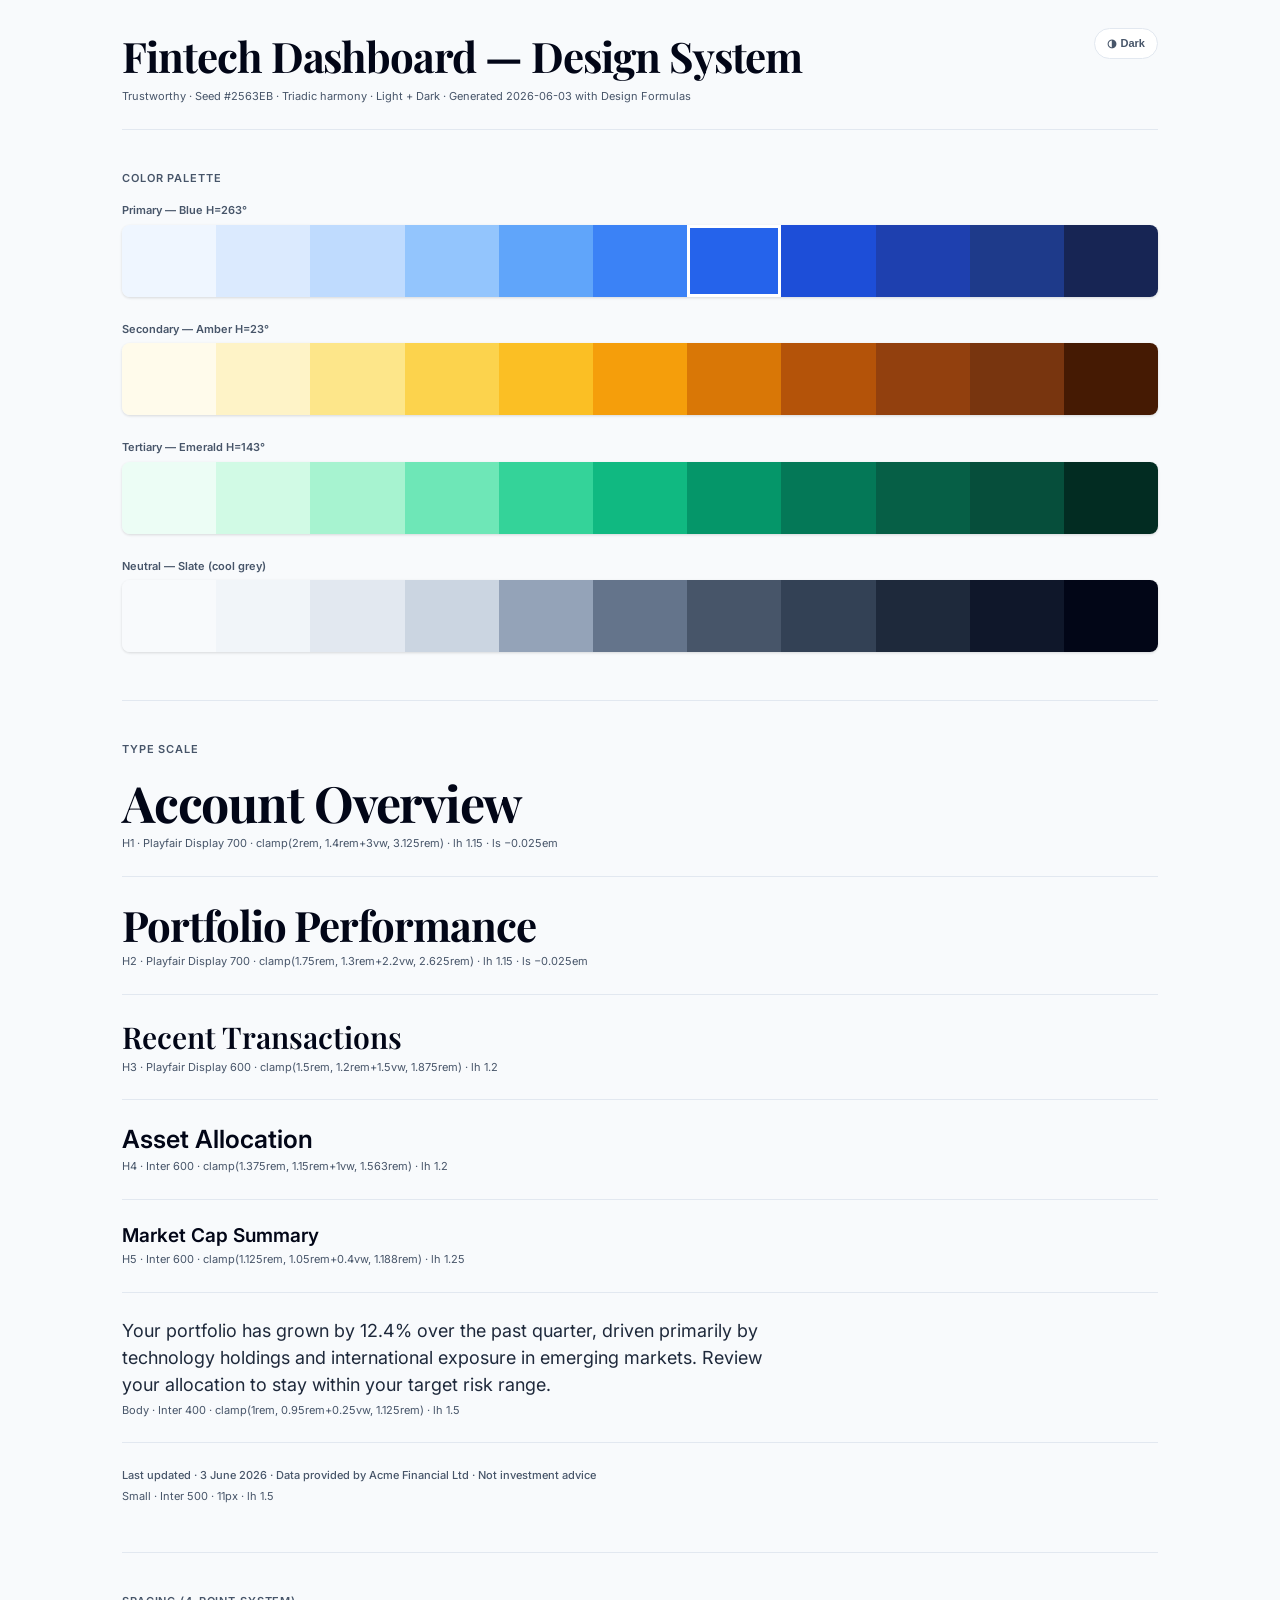
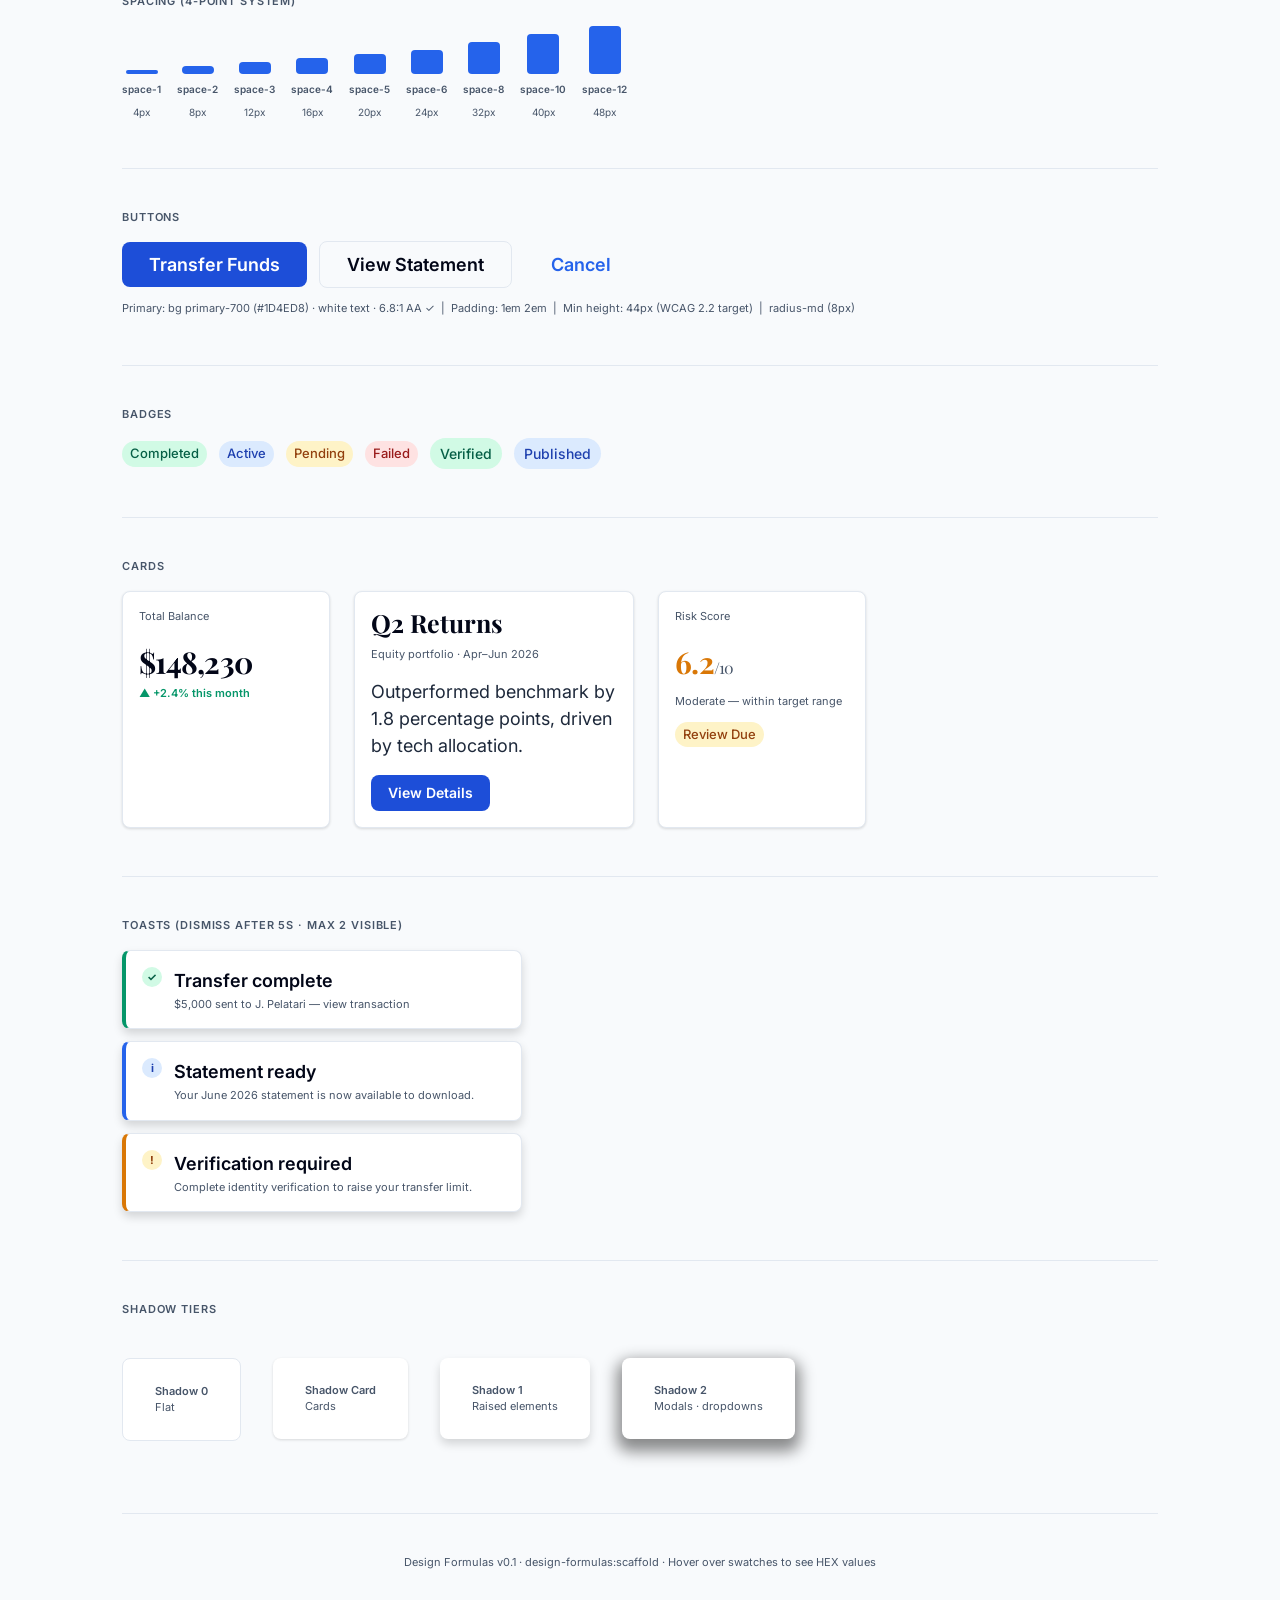
==== design-system/styleguide.html @ 50e6102e "Add demo fintech design system tokens & styleguide Demo output of the following command:  ```bash /d" ====
<!DOCTYPE html>
<html lang="en">
<head>
  <meta charset="UTF-8">
  <meta name="viewport" content="width=device-width, initial-scale=1.0">
  <title>Fintech Dashboard — Design System Styleguide</title>
  <link rel="preconnect" href="https://fonts.googleapis.com">
  <link rel="preconnect" href="https://fonts.gstatic.com" crossorigin>
  <link href="https://fonts.googleapis.com/css2?family=Inter:wght@400;500;600;700&family=Playfair+Display:wght@600;700&display=swap" rel="stylesheet">
  <style>
    /* ── Tokens ──────────────────────────────────────────────────────────── */
    :root {
      --color-primary-50: #EFF6FF; --color-primary-100: #DBEAFE; --color-primary-200: #BFDBFE;
      --color-primary-300: #93C5FD; --color-primary-400: #60A5FA; --color-primary-500: #3B82F6;
      --color-primary-600: #2563EB; --color-primary-700: #1D4ED8; --color-primary-800: #1E40AF;
      --color-primary-900: #1E3A8A; --color-primary-950: #172554;

      --color-secondary-50: #FFFBEB; --color-secondary-100: #FEF3C7; --color-secondary-200: #FDE68A;
      --color-secondary-300: #FCD34D; --color-secondary-400: #FBBF24; --color-secondary-500: #F59E0B;
      --color-secondary-600: #D97706; --color-secondary-700: #B45309; --color-secondary-800: #92400E;
      --color-secondary-900: #78350F; --color-secondary-950: #451A03;

      --color-tertiary-50: #ECFDF5; --color-tertiary-100: #D1FAE5; --color-tertiary-200: #A7F3D0;
      --color-tertiary-300: #6EE7B7; --color-tertiary-400: #34D399; --color-tertiary-500: #10B981;
      --color-tertiary-600: #059669; --color-tertiary-700: #047857; --color-tertiary-800: #065F46;
      --color-tertiary-900: #064E3B; --color-tertiary-950: #022C22;

      --color-neutral-50: #F8FAFC; --color-neutral-100: #F1F5F9; --color-neutral-200: #E2E8F0;
      --color-neutral-300: #CBD5E1; --color-neutral-400: #94A3B8; --color-neutral-500: #64748B;
      --color-neutral-600: #475569; --color-neutral-700: #334155; --color-neutral-800: #1E293B;
      --color-neutral-900: #0F172A; --color-neutral-950: #020617;

      --surface-0: var(--color-neutral-50);
      --surface-1: #FFFFFF;
      --surface-2: var(--color-neutral-50);
      --text-strong: var(--color-neutral-950);
      --text: var(--color-neutral-800);
      --text-muted: var(--color-neutral-600);
      --border: var(--color-neutral-200);
      --primary: var(--color-primary-600);
      --primary-hover: var(--color-primary-700);

      --font-header: 'Playfair Display', Georgia, serif;
      --font-body:   'Inter', system-ui, sans-serif;
      --font-h1: clamp(2rem, 1.4rem + 3vw, 3.125rem);
      --font-h2: clamp(1.75rem, 1.3rem + 2.2vw, 2.625rem);
      --font-h3: clamp(1.5rem, 1.2rem + 1.5vw, 1.875rem);
      --font-h4: clamp(1.375rem, 1.15rem + 1vw, 1.563rem);
      --font-h5: clamp(1.125rem, 1.05rem + 0.4vw, 1.188rem);
      --font-body-size: clamp(1rem, 0.95rem + 0.25vw, 1.125rem);
      --font-small: 0.6875rem;

      --space-1: 4px; --space-2: 8px; --space-3: 12px; --space-4: 16px;
      --space-5: 20px; --space-6: 24px; --space-8: 32px; --space-10: 40px; --space-12: 48px;

      --shadow-0: 0px 0px 0px 0px rgba(0,0,0,0);
      --shadow-1: 0px 5px 10px 0px rgba(0,0,0,0.15);
      --shadow-2: 0px 7.5px 15px 5px rgba(0,0,0,0.45);
      --shadow-card: 0 1px 3px 0 rgba(0,0,0,0.1), 0 1px 3px 0 rgba(0,0,0,0.04);
      --radius-sm: 4px; --radius-md: 8px; --radius-lg: 12px; --radius-full: 9999px;
    }

    @media (prefers-color-scheme: dark) {
      :root { --surface-0: var(--color-neutral-950); --surface-1: var(--color-neutral-900); --surface-2: var(--color-neutral-800); --text-strong: var(--color-neutral-50); --text: var(--color-neutral-200); --text-muted: var(--color-neutral-400); --border: var(--color-neutral-700); --primary: var(--color-primary-400); --primary-hover: var(--color-primary-300); }
    }
    [data-theme="dark"] {
      --surface-0: var(--color-neutral-950); --surface-1: var(--color-neutral-900);
      --surface-2: var(--color-neutral-800); --text-strong: var(--color-neutral-50);
      --text: var(--color-neutral-200); --text-muted: var(--color-neutral-400);
      --border: var(--color-neutral-700); --primary: var(--color-primary-400);
      --primary-hover: var(--color-primary-300);
    }

    /* ── Reset / Base ───────────────────────────────────────────────────── */
    *, *::before, *::after { box-sizing: border-box; margin: 0; padding: 0; }
    body {
      font-family: var(--font-body);
      font-size: var(--font-body-size);
      line-height: 1.5;
      color: var(--text);
      background: var(--surface-0);
      padding: var(--space-8);
      max-width: 1100px;
      margin: 0 auto;
    }
    a { color: var(--primary); text-decoration: none; }
    hr { border: none; border-top: 1px solid var(--border); margin: var(--space-10) 0; }

    /* ── Section ────────────────────────────────────────────────────────── */
    .section-label {
      font-family: var(--font-body);
      font-size: var(--font-small);
      font-weight: 600;
      letter-spacing: 0.08em;
      text-transform: uppercase;
      color: var(--text-muted);
      margin-bottom: var(--space-4);
    }
    .section { margin-bottom: var(--space-12); }

    /* ── Header ─────────────────────────────────────────────────────────── */
    .page-header {
      margin-bottom: var(--space-10);
      padding-bottom: var(--space-6);
      border-bottom: 1px solid var(--border);
    }
    .page-header h1 {
      font-family: var(--font-header);
      font-size: var(--font-h2);
      font-weight: 700;
      color: var(--text-strong);
      line-height: 1.15;
      letter-spacing: -0.025em;
    }
    .page-header p {
      color: var(--text-muted);
      margin-top: var(--space-2);
      font-size: var(--font-small);
    }

    /* ── Theme Toggle ────────────────────────────────────────────────────── */
    .theme-toggle {
      display: inline-flex; align-items: center; gap: var(--space-2);
      font-size: var(--font-small); font-weight: 600; color: var(--text-muted);
      cursor: pointer; padding: var(--space-2) var(--space-3);
      border: 1px solid var(--border); border-radius: var(--radius-full);
      background: var(--surface-1); float: right; margin-top: -4px;
      transition: background 0.15s;
    }
    .theme-toggle:hover { background: var(--surface-2); }

    /* ── Color Grid ──────────────────────────────────────────────────────── */
    .palette-grid { display: flex; flex-direction: column; gap: var(--space-6); }
    .palette-row { display: flex; gap: 0; border-radius: var(--radius-md); overflow: hidden; box-shadow: var(--shadow-card); }
    .swatch {
      flex: 1; height: 72px; display: flex; flex-direction: column;
      justify-content: flex-end; padding: var(--space-2) var(--space-2);
      position: relative;
    }
    .swatch-label {
      font-family: var(--font-body); font-size: 10px; font-weight: 600;
      line-height: 1.2; opacity: 0;
      transition: opacity 0.15s;
    }
    .swatch:hover .swatch-label { opacity: 1; }
    .swatch-weight {
      font-size: 9px; font-weight: 500; opacity: 0.6;
    }
    .swatch-hex { font-size: 9px; }
    .swatch--light .swatch-label { color: #1E293B; }
    .swatch--dark .swatch-label { color: #F8FAFC; }

    /* ── Type Scale ──────────────────────────────────────────────────────── */
    .type-specimen > * + * { margin-top: var(--space-6); padding-top: var(--space-6); border-top: 1px solid var(--border); }
    .type-meta { font-size: var(--font-small); color: var(--text-muted); margin-top: var(--space-1); font-family: var(--font-body); }

    /* ── Spacing Ruler ───────────────────────────────────────────────────── */
    .spacing-ruler { display: flex; flex-wrap: wrap; align-items: flex-end; gap: var(--space-4); }
    .spacing-step { display: flex; flex-direction: column; align-items: center; gap: var(--space-2); }
    .spacing-bar { background: var(--primary); border-radius: var(--radius-sm); width: 32px; }
    .spacing-name { font-size: 10px; font-weight: 600; color: var(--text-muted); }
    .spacing-px { font-size: 10px; color: var(--text-muted); }

    /* ── Buttons ─────────────────────────────────────────────────────────── */
    .btn {
      display: inline-flex; align-items: center; gap: var(--space-2);
      padding: 0.75em 1.5em; font-family: var(--font-body);
      font-size: var(--font-body-size); font-weight: 600; line-height: 1;
      border-radius: var(--radius-md); border: none; cursor: pointer;
      transition: background 0.15s, box-shadow 0.15s;
      min-height: 44px; /* WCAG 2.2 target size */
    }
    .btn-primary { background: #1D4ED8; color: #fff; }
    .btn-primary:hover { background: #1E40AF; box-shadow: var(--shadow-1); }
    .btn-secondary {
      background: transparent; color: var(--text-strong);
      border: 1.5px solid var(--border);
    }
    .btn-secondary:hover { background: var(--surface-2); }
    .btn-tertiary { background: transparent; color: var(--primary); }
    .btn-tertiary:hover { text-decoration: underline; }
    .btn-row { display: flex; flex-wrap: wrap; gap: var(--space-3); align-items: center; }

    /* ── Badges ──────────────────────────────────────────────────────────── */
    .badge {
      display: inline-flex; align-items: center; gap: 4px;
      font-family: var(--font-body); font-weight: 500;
      border-radius: var(--radius-full); text-transform: capitalize;
    }
    .badge-sm { padding: 3px 8px; font-size: 13px; }
    .badge-md { padding: 5px 10px; font-size: 14px; }
    .badge-success { background: #D1FAE5; color: #065F46; }
    .badge-info    { background: #DBEAFE; color: #1E40AF; }
    .badge-warning { background: #FEF3C7; color: #92400E; }
    .badge-error   { background: #FEE2E2; color: #991B1B; }
    .badge-row { display: flex; flex-wrap: wrap; gap: var(--space-3); align-items: center; }

    [data-theme="dark"] .badge-success { background: #065F46; color: #6EE7B7; }
    [data-theme="dark"] .badge-info    { background: #1E40AF; color: #93C5FD; }
    [data-theme="dark"] .badge-warning { background: #92400E; color: #FCD34D; }
    [data-theme="dark"] .badge-error   { background: #991B1B; color: #FCA5A5; }

    /* ── Card ────────────────────────────────────────────────────────────── */
    .card-demo { display: flex; flex-wrap: wrap; gap: var(--space-6); }
    .card {
      background: var(--surface-1);
      border-radius: var(--radius-md);
      box-shadow: var(--shadow-card);
      border: 1px solid var(--border);
      padding: var(--space-4);
      min-width: 208px; max-width: 280px;
    }
    .card-header { font-family: var(--font-header); font-size: var(--font-h4); font-weight: 700; color: var(--text-strong); line-height: 1.2; margin-bottom: var(--space-2); }
    .card-subhead { font-size: var(--font-small); color: var(--text-muted); margin-bottom: var(--space-4); }
    .card-body { color: var(--text); margin-bottom: var(--space-4); font-size: var(--font-body-size); }
    .card-metric { font-size: var(--font-h3); font-family: var(--font-header); font-weight: 700; color: var(--text-strong); letter-spacing: -0.025em; }
    .card-metric-label { font-size: var(--font-small); color: var(--text-muted); }
    .card-metric-change { font-size: var(--font-small); font-weight: 600; color: #059669; }
    .card-metric-change.down { color: #DC2626; }

    /* ── Toast ───────────────────────────────────────────────────────────── */
    .toast {
      display: flex; align-items: flex-start; gap: var(--space-3);
      background: var(--surface-1); border: 1px solid var(--border);
      border-left: 4px solid; border-radius: var(--radius-md);
      padding: var(--space-4); box-shadow: var(--shadow-1);
      max-width: 400px; margin-bottom: var(--space-3);
    }
    .toast-success { border-left-color: #059669; }
    .toast-info    { border-left-color: #2563EB; }
    .toast-warning { border-left-color: #D97706; }
    .toast-icon { width: 20px; height: 20px; flex-shrink: 0; border-radius: 50%; display: flex; align-items: center; justify-content: center; font-size: 11px; font-weight: 700; }
    .toast-success .toast-icon { background: #D1FAE5; color: #065F46; }
    .toast-info    .toast-icon { background: #DBEAFE; color: #1E40AF; }
    .toast-warning .toast-icon { background: #FEF3C7; color: #92400E; }
    .toast-title { font-weight: 600; font-size: var(--font-body-size); color: var(--text-strong); margin-bottom: 2px; }
    .toast-msg { font-size: var(--font-small); color: var(--text-muted); }

    /* ── Dashboard Widget Preview ─────────────────────────────────────────── */
    .widget-grid { display: grid; grid-template-columns: repeat(auto-fill, minmax(220px, 1fr)); gap: var(--space-6); }
  </style>
</head>
<body>

<div class="page-header">
  <button class="theme-toggle" onclick="document.documentElement.toggleAttribute('data-theme', true); this.dataset.theme = document.documentElement.hasAttribute('data-theme') ? 'dark' : 'light'; this.textContent = document.documentElement.hasAttribute('data-theme') ? '☀ Light' : '◑ Dark'">◑ Dark</button>
  <h1>Fintech Dashboard — Design System</h1>
  <p>Trustworthy · Seed #2563EB · Triadic harmony · Light + Dark · Generated 2026-06-03 with Design Formulas</p>
</div>

<!-- ── Palette ───────────────────────────────────────────────────────────── -->
<div class="section">
  <div class="section-label">Color Palette</div>
  <div class="palette-grid">

    <!-- Primary -->
    <div>
      <div style="font-size:11px;font-weight:600;color:var(--text-muted);margin-bottom:6px;">Primary — Blue H=263°</div>
      <div class="palette-row">
        <div class="swatch swatch--light" style="background:#EFF6FF"><div class="swatch-label"><div class="swatch-weight">50</div><div class="swatch-hex">#EFF6FF</div></div></div>
        <div class="swatch swatch--light" style="background:#DBEAFE"><div class="swatch-label"><div class="swatch-weight">100</div><div class="swatch-hex">#DBEAFE</div></div></div>
        <div class="swatch swatch--light" style="background:#BFDBFE"><div class="swatch-label"><div class="swatch-weight">200</div><div class="swatch-hex">#BFDBFE</div></div></div>
        <div class="swatch swatch--light" style="background:#93C5FD"><div class="swatch-label"><div class="swatch-weight">300</div><div class="swatch-hex">#93C5FD</div></div></div>
        <div class="swatch swatch--light" style="background:#60A5FA"><div class="swatch-label"><div class="swatch-weight">400</div><div class="swatch-hex">#60A5FA</div></div></div>
        <div class="swatch swatch--dark" style="background:#3B82F6"><div class="swatch-label"><div class="swatch-weight">500</div><div class="swatch-hex">#3B82F6</div></div></div>
        <div class="swatch swatch--dark" style="background:#2563EB;outline:3px solid #fff;outline-offset:-3px;z-index:1"><div class="swatch-label"><div class="swatch-weight">600 ★</div><div class="swatch-hex">#2563EB</div></div></div>
        <div class="swatch swatch--dark" style="background:#1D4ED8"><div class="swatch-label"><div class="swatch-weight">700</div><div class="swatch-hex">#1D4ED8</div></div></div>
        <div class="swatch swatch--dark" style="background:#1E40AF"><div class="swatch-label"><div class="swatch-weight">800</div><div class="swatch-hex">#1E40AF</div></div></div>
        <div class="swatch swatch--dark" style="background:#1E3A8A"><div class="swatch-label"><div class="swatch-weight">900</div><div class="swatch-hex">#1E3A8A</div></div></div>
        <div class="swatch swatch--dark" style="background:#172554"><div class="swatch-label"><div class="swatch-weight">950</div><div class="swatch-hex">#172554</div></div></div>
      </div>
    </div>

    <!-- Secondary -->
    <div>
      <div style="font-size:11px;font-weight:600;color:var(--text-muted);margin-bottom:6px;">Secondary — Amber H=23°</div>
      <div class="palette-row">
        <div class="swatch swatch--light" style="background:#FFFBEB"><div class="swatch-label"><div class="swatch-weight">50</div><div class="swatch-hex">#FFFBEB</div></div></div>
        <div class="swatch swatch--light" style="background:#FEF3C7"><div class="swatch-label"><div class="swatch-weight">100</div></div></div>
        <div class="swatch swatch--light" style="background:#FDE68A"><div class="swatch-label"><div class="swatch-weight">200</div></div></div>
        <div class="swatch swatch--light" style="background:#FCD34D"><div class="swatch-label"><div class="swatch-weight">300</div></div></div>
        <div class="swatch swatch--light" style="background:#FBBF24"><div class="swatch-label"><div class="swatch-weight">400</div></div></div>
        <div class="swatch swatch--light" style="background:#F59E0B"><div class="swatch-label"><div class="swatch-weight">500</div></div></div>
        <div class="swatch swatch--dark" style="background:#D97706"><div class="swatch-label"><div class="swatch-weight">600</div><div class="swatch-hex">#D97706</div></div></div>
        <div class="swatch swatch--dark" style="background:#B45309"><div class="swatch-label"><div class="swatch-weight">700</div></div></div>
        <div class="swatch swatch--dark" style="background:#92400E"><div class="swatch-label"><div class="swatch-weight">800</div></div></div>
        <div class="swatch swatch--dark" style="background:#78350F"><div class="swatch-label"><div class="swatch-weight">900</div></div></div>
        <div class="swatch swatch--dark" style="background:#451A03"><div class="swatch-label"><div class="swatch-weight">950</div></div></div>
      </div>
    </div>

    <!-- Tertiary -->
    <div>
      <div style="font-size:11px;font-weight:600;color:var(--text-muted);margin-bottom:6px;">Tertiary — Emerald H=143°</div>
      <div class="palette-row">
        <div class="swatch swatch--light" style="background:#ECFDF5"><div class="swatch-label"><div class="swatch-weight">50</div><div class="swatch-hex">#ECFDF5</div></div></div>
        <div class="swatch swatch--light" style="background:#D1FAE5"><div class="swatch-label"><div class="swatch-weight">100</div></div></div>
        <div class="swatch swatch--light" style="background:#A7F3D0"><div class="swatch-label"><div class="swatch-weight">200</div></div></div>
        <div class="swatch swatch--light" style="background:#6EE7B7"><div class="swatch-label"><div class="swatch-weight">300</div></div></div>
        <div class="swatch swatch--light" style="background:#34D399"><div class="swatch-label"><div class="swatch-weight">400</div></div></div>
        <div class="swatch swatch--dark" style="background:#10B981"><div class="swatch-label"><div class="swatch-weight">500</div></div></div>
        <div class="swatch swatch--dark" style="background:#059669"><div class="swatch-label"><div class="swatch-weight">600</div><div class="swatch-hex">#059669</div></div></div>
        <div class="swatch swatch--dark" style="background:#047857"><div class="swatch-label"><div class="swatch-weight">700</div></div></div>
        <div class="swatch swatch--dark" style="background:#065F46"><div class="swatch-label"><div class="swatch-weight">800</div></div></div>
        <div class="swatch swatch--dark" style="background:#064E3B"><div class="swatch-label"><div class="swatch-weight">900</div></div></div>
        <div class="swatch swatch--dark" style="background:#022C22"><div class="swatch-label"><div class="swatch-weight">950</div></div></div>
      </div>
    </div>

    <!-- Neutral -->
    <div>
      <div style="font-size:11px;font-weight:600;color:var(--text-muted);margin-bottom:6px;">Neutral — Slate (cool grey)</div>
      <div class="palette-row">
        <div class="swatch swatch--light" style="background:#F8FAFC"><div class="swatch-label"><div class="swatch-weight">50</div><div class="swatch-hex">#F8FAFC</div></div></div>
        <div class="swatch swatch--light" style="background:#F1F5F9"><div class="swatch-label"><div class="swatch-weight">100</div></div></div>
        <div class="swatch swatch--light" style="background:#E2E8F0"><div class="swatch-label"><div class="swatch-weight">200</div></div></div>
        <div class="swatch swatch--light" style="background:#CBD5E1"><div class="swatch-label"><div class="swatch-weight">300</div></div></div>
        <div class="swatch swatch--light" style="background:#94A3B8"><div class="swatch-label"><div class="swatch-weight">400</div></div></div>
        <div class="swatch swatch--dark" style="background:#64748B"><div class="swatch-label"><div class="swatch-weight">500</div></div></div>
        <div class="swatch swatch--dark" style="background:#475569"><div class="swatch-label"><div class="swatch-weight">600</div></div></div>
        <div class="swatch swatch--dark" style="background:#334155"><div class="swatch-label"><div class="swatch-weight">700</div></div></div>
        <div class="swatch swatch--dark" style="background:#1E293B"><div class="swatch-label"><div class="swatch-weight">800</div></div></div>
        <div class="swatch swatch--dark" style="background:#0F172A"><div class="swatch-label"><div class="swatch-weight">900</div></div></div>
        <div class="swatch swatch--dark" style="background:#020617"><div class="swatch-label"><div class="swatch-weight">950</div><div class="swatch-hex">#020617</div></div></div>
      </div>
    </div>

  </div>
</div>

<hr>

<!-- ── Type Scale ────────────────────────────────────────────────────────── -->
<div class="section">
  <div class="section-label">Type Scale</div>
  <div class="type-specimen">
    <div>
      <h1 style="font-family:var(--font-header);font-size:var(--font-h1);font-weight:700;color:var(--text-strong);line-height:1.15;letter-spacing:-0.025em;">Account Overview</h1>
      <div class="type-meta">H1 · Playfair Display 700 · clamp(2rem, 1.4rem+3vw, 3.125rem) · lh 1.15 · ls −0.025em</div>
    </div>
    <div>
      <h2 style="font-family:var(--font-header);font-size:var(--font-h2);font-weight:700;color:var(--text-strong);line-height:1.15;letter-spacing:-0.025em;">Portfolio Performance</h2>
      <div class="type-meta">H2 · Playfair Display 700 · clamp(1.75rem, 1.3rem+2.2vw, 2.625rem) · lh 1.15 · ls −0.025em</div>
    </div>
    <div>
      <h3 style="font-family:var(--font-header);font-size:var(--font-h3);font-weight:600;color:var(--text-strong);line-height:1.2;">Recent Transactions</h3>
      <div class="type-meta">H3 · Playfair Display 600 · clamp(1.5rem, 1.2rem+1.5vw, 1.875rem) · lh 1.2</div>
    </div>
    <div>
      <h4 style="font-family:var(--font-body);font-size:var(--font-h4);font-weight:600;color:var(--text-strong);line-height:1.2;">Asset Allocation</h4>
      <div class="type-meta">H4 · Inter 600 · clamp(1.375rem, 1.15rem+1vw, 1.563rem) · lh 1.2</div>
    </div>
    <div>
      <h5 style="font-family:var(--font-body);font-size:var(--font-h5);font-weight:600;color:var(--text-strong);line-height:1.25;">Market Cap Summary</h5>
      <div class="type-meta">H5 · Inter 600 · clamp(1.125rem, 1.05rem+0.4vw, 1.188rem) · lh 1.25</div>
    </div>
    <div>
      <p style="color:var(--text);max-width:60ch;">Your portfolio has grown by 12.4% over the past quarter, driven primarily by technology holdings and international exposure in emerging markets. Review your allocation to stay within your target risk range.</p>
      <div class="type-meta">Body · Inter 400 · clamp(1rem, 0.95rem+0.25vw, 1.125rem) · lh 1.5</div>
    </div>
    <div>
      <p style="font-size:var(--font-small);color:var(--text-muted);font-weight:500;">Last updated · 3 June 2026 · Data provided by Acme Financial Ltd · Not investment advice</p>
      <div class="type-meta">Small · Inter 500 · 11px · lh 1.5</div>
    </div>
  </div>
</div>

<hr>

<!-- ── Spacing Ruler ──────────────────────────────────────────────────────── -->
<div class="section">
  <div class="section-label">Spacing (4-point system)</div>
  <div class="spacing-ruler">
    <div class="spacing-step"><div class="spacing-bar" style="height:4px"></div><div class="spacing-name">space-1</div><div class="spacing-px">4px</div></div>
    <div class="spacing-step"><div class="spacing-bar" style="height:8px"></div><div class="spacing-name">space-2</div><div class="spacing-px">8px</div></div>
    <div class="spacing-step"><div class="spacing-bar" style="height:12px"></div><div class="spacing-name">space-3</div><div class="spacing-px">12px</div></div>
    <div class="spacing-step"><div class="spacing-bar" style="height:16px"></div><div class="spacing-name">space-4</div><div class="spacing-px">16px</div></div>
    <div class="spacing-step"><div class="spacing-bar" style="height:20px"></div><div class="spacing-name">space-5</div><div class="spacing-px">20px</div></div>
    <div class="spacing-step"><div class="spacing-bar" style="height:24px"></div><div class="spacing-name">space-6</div><div class="spacing-px">24px</div></div>
    <div class="spacing-step"><div class="spacing-bar" style="height:32px"></div><div class="spacing-name">space-8</div><div class="spacing-px">32px</div></div>
    <div class="spacing-step"><div class="spacing-bar" style="height:40px"></div><div class="spacing-name">space-10</div><div class="spacing-px">40px</div></div>
    <div class="spacing-step"><div class="spacing-bar" style="height:48px"></div><div class="spacing-name">space-12</div><div class="spacing-px">48px</div></div>
  </div>
</div>

<hr>

<!-- ── Buttons ───────────────────────────────────────────────────────────── -->
<div class="section">
  <div class="section-label">Buttons</div>
  <div class="btn-row">
    <button class="btn btn-primary">Transfer Funds</button>
    <button class="btn btn-secondary">View Statement</button>
    <button class="btn btn-tertiary">Cancel</button>
  </div>
  <p style="margin-top:var(--space-3);font-size:var(--font-small);color:var(--text-muted);">
    Primary: bg primary-700 (#1D4ED8) · white text · 6.8:1 AA ✓ &nbsp;|&nbsp;
    Padding: 1em 2em &nbsp;|&nbsp; Min height: 44px (WCAG 2.2 target) &nbsp;|&nbsp; radius-md (8px)
  </p>
</div>

<hr>

<!-- ── Badges ────────────────────────────────────────────────────────────── -->
<div class="section">
  <div class="section-label">Badges</div>
  <div class="badge-row">
    <span class="badge badge-sm badge-success">Completed</span>
    <span class="badge badge-sm badge-info">Active</span>
    <span class="badge badge-sm badge-warning">Pending</span>
    <span class="badge badge-sm badge-error">Failed</span>
    <span class="badge badge-md badge-success">Verified</span>
    <span class="badge badge-md badge-info">Published</span>
  </div>
</div>

<hr>

<!-- ── Cards ─────────────────────────────────────────────────────────────── -->
<div class="section">
  <div class="section-label">Cards</div>
  <div class="card-demo">
    <div class="card">
      <div class="card-subhead">Total Balance</div>
      <div class="card-metric">$148,230</div>
      <div class="card-metric-change">▲ +2.4% this month</div>
    </div>
    <div class="card">
      <div class="card-header">Q2 Returns</div>
      <div class="card-subhead">Equity portfolio · Apr–Jun 2026</div>
      <div class="card-body">Outperformed benchmark by 1.8 percentage points, driven by tech allocation.</div>
      <button class="btn btn-primary" style="font-size:14px;padding:0.6em 1.2em;min-height:36px;">View Details</button>
    </div>
    <div class="card">
      <div class="card-subhead">Risk Score</div>
      <div class="card-metric" style="color:#D97706;">6.2<span style="font-size:1rem;font-weight:400;color:var(--text-muted)">/10</span></div>
      <div style="font-size:var(--font-small);color:var(--text-muted);margin-top:var(--space-2);">Moderate — within target range</div>
      <span class="badge badge-sm badge-warning" style="margin-top:var(--space-3);">Review due</span>
    </div>
  </div>
</div>

<hr>

<!-- ── Toasts ────────────────────────────────────────────────────────────── -->
<div class="section">
  <div class="section-label">Toasts (dismiss after 5s · max 2 visible)</div>
  <div class="toast toast-success">
    <div class="toast-icon">✓</div>
    <div><div class="toast-title">Transfer complete</div><div class="toast-msg">$5,000 sent to J. Pelatari — view transaction</div></div>
  </div>
  <div class="toast toast-info">
    <div class="toast-icon">i</div>
    <div><div class="toast-title">Statement ready</div><div class="toast-msg">Your June 2026 statement is now available to download.</div></div>
  </div>
  <div class="toast toast-warning">
    <div class="toast-icon">!</div>
    <div><div class="toast-title">Verification required</div><div class="toast-msg">Complete identity verification to raise your transfer limit.</div></div>
  </div>
</div>

<hr>

<!-- ── Shadows ───────────────────────────────────────────────────────────── -->
<div class="section">
  <div class="section-label">Shadow Tiers</div>
  <div style="display:flex;gap:var(--space-8);flex-wrap:wrap;align-items:flex-start;padding:var(--space-6) 0;">
    <div style="background:var(--surface-1);border-radius:var(--radius-md);padding:var(--space-6) var(--space-8);box-shadow:var(--shadow-0);border:1px solid var(--border);">
      <div style="font-size:var(--font-small);font-weight:600;color:var(--text-muted);">Shadow 0</div>
      <div style="font-size:var(--font-small);color:var(--text-muted);">Flat</div>
    </div>
    <div style="background:var(--surface-1);border-radius:var(--radius-md);padding:var(--space-6) var(--space-8);box-shadow:var(--shadow-card);">
      <div style="font-size:var(--font-small);font-weight:600;color:var(--text-muted);">Shadow Card</div>
      <div style="font-size:var(--font-small);color:var(--text-muted);">Cards</div>
    </div>
    <div style="background:var(--surface-1);border-radius:var(--radius-md);padding:var(--space-6) var(--space-8);box-shadow:var(--shadow-1);">
      <div style="font-size:var(--font-small);font-weight:600;color:var(--text-muted);">Shadow 1</div>
      <div style="font-size:var(--font-small);color:var(--text-muted);">Raised elements</div>
    </div>
    <div style="background:var(--surface-1);border-radius:var(--radius-md);padding:var(--space-6) var(--space-8);box-shadow:var(--shadow-2);">
      <div style="font-size:var(--font-small);font-weight:600;color:var(--text-muted);">Shadow 2</div>
      <div style="font-size:var(--font-small);color:var(--text-muted);">Modals · dropdowns</div>
    </div>
  </div>
</div>

<hr>

<p style="font-size:var(--font-small);color:var(--text-muted);text-align:center;padding-bottom:var(--space-8);">
  Design Formulas v0.1 · design-formulas:scaffold · Hover over swatches to see HEX values
</p>

<script>
  // Restore theme toggle label on load (in case OS dark is active)
  (function() {
    var btn = document.querySelector('.theme-toggle');
    if (document.documentElement.hasAttribute('data-theme')) {
      btn.textContent = '☀ Light';
    }
  })();
</script>
</body>
</html>
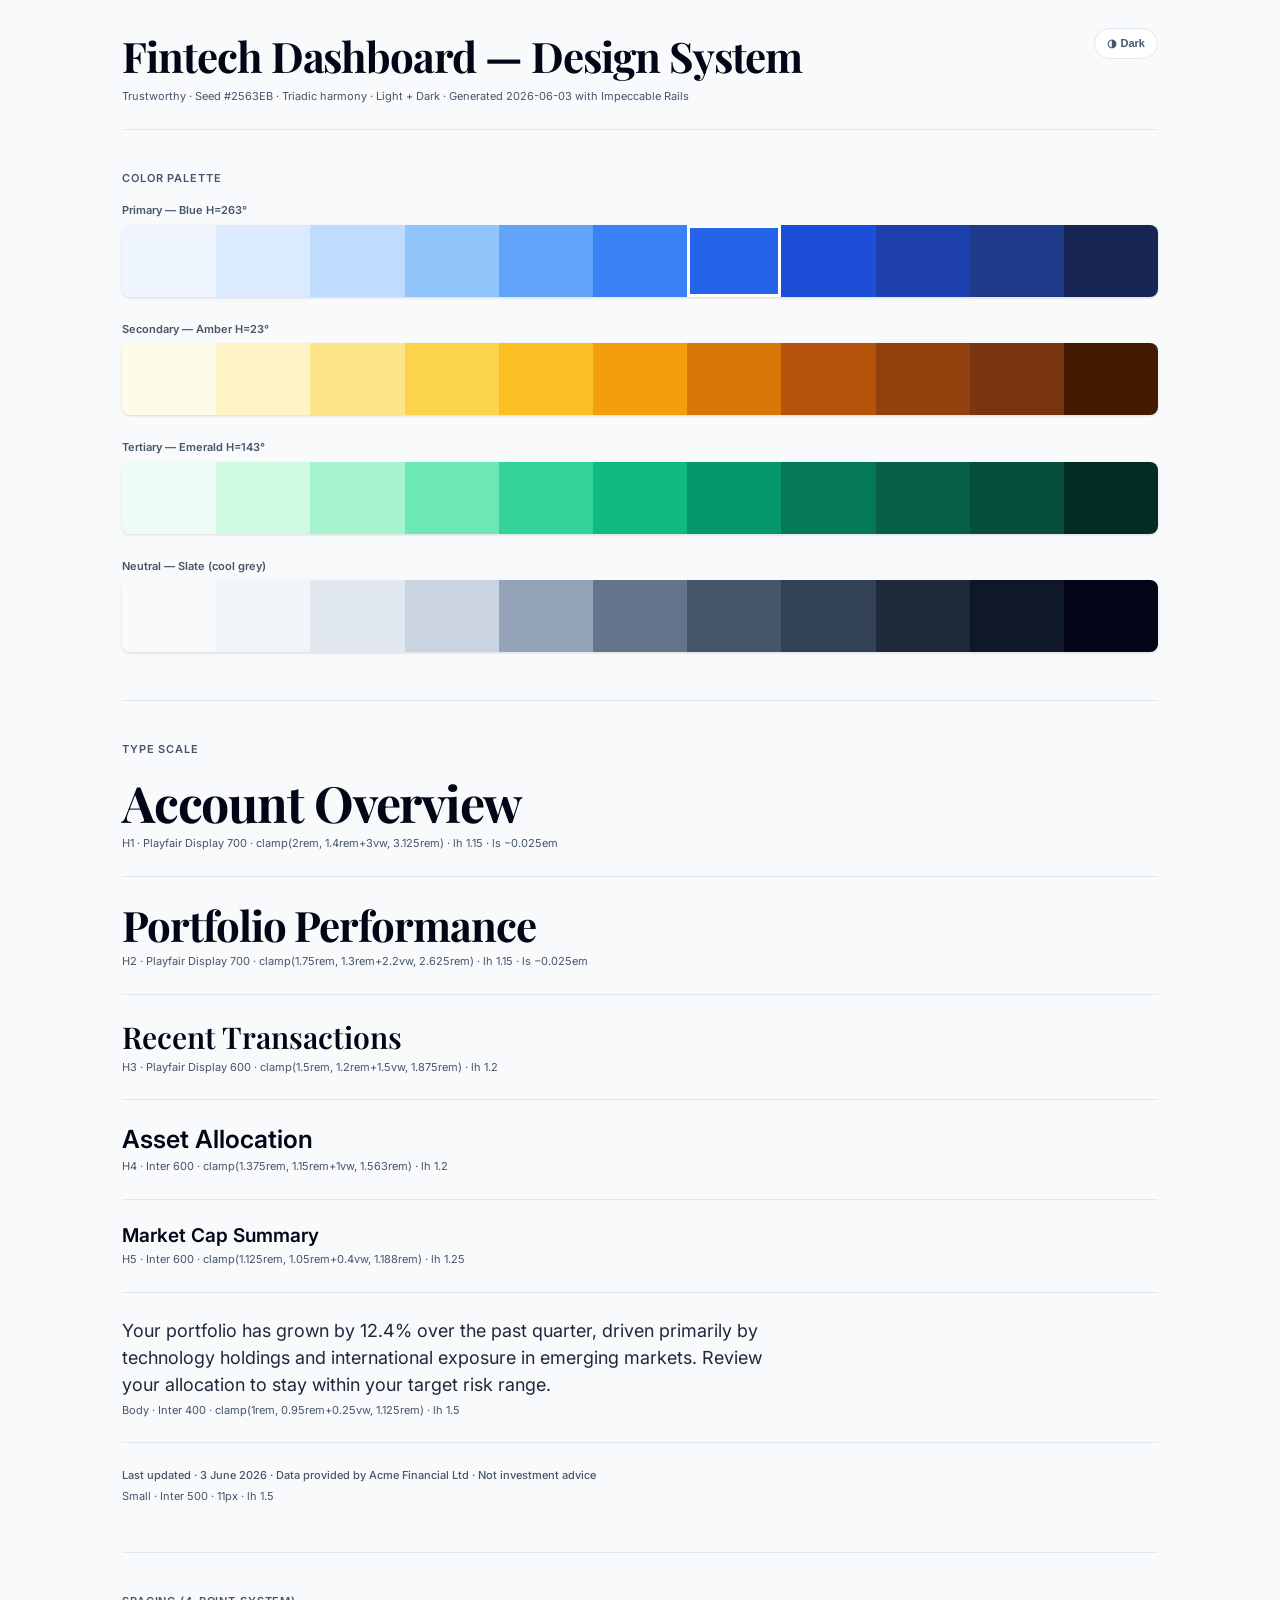
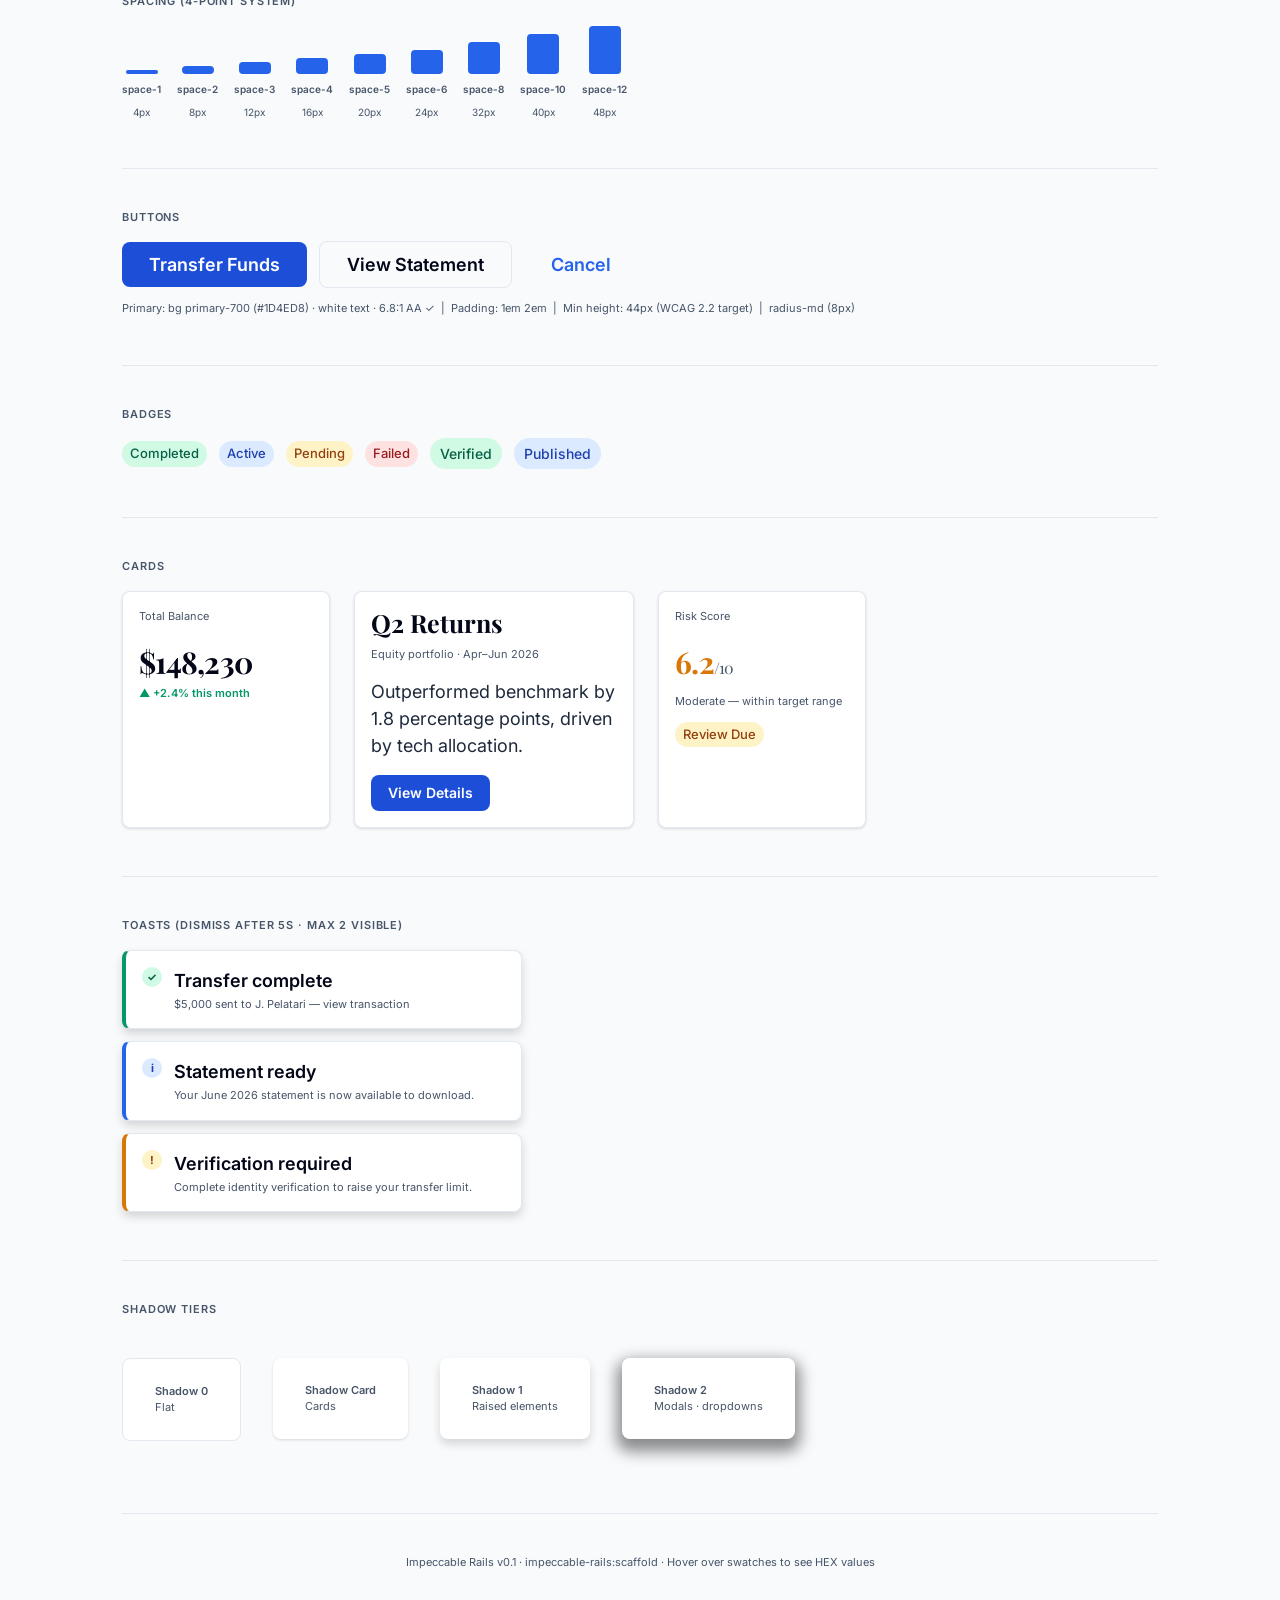
==== commit 05eceaf9: "chore: rebrand design-formulas → Impeccable Rails v0.6.0 Renames the plugin package, all namespace r" ====
--- a/design-system/styleguide.html
+++ b/design-system/styleguide.html
@@ -245,7 +245,7 @@
 <div class="page-header">
   <button class="theme-toggle" onclick="document.documentElement.toggleAttribute('data-theme', true); this.dataset.theme = document.documentElement.hasAttribute('data-theme') ? 'dark' : 'light'; this.textContent = document.documentElement.hasAttribute('data-theme') ? '☀ Light' : '◑ Dark'">◑ Dark</button>
   <h1>Fintech Dashboard — Design System</h1>
-  <p>Trustworthy · Seed #2563EB · Triadic harmony · Light + Dark · Generated 2026-06-03 with Design Formulas</p>
+  <p>Trustworthy · Seed #2563EB · Triadic harmony · Light + Dark · Generated 2026-06-03 with Impeccable Rails</p>
 </div>
 
 <!-- ── Palette ───────────────────────────────────────────────────────────── -->
@@ -487,7 +487,7 @@
 <hr>
 
 <p style="font-size:var(--font-small);color:var(--text-muted);text-align:center;padding-bottom:var(--space-8);">
-  Design Formulas v0.1 · design-formulas:scaffold · Hover over swatches to see HEX values
+  Impeccable Rails v0.1 · impeccable-rails:scaffold · Hover over swatches to see HEX values
 </p>
 
 <script>
